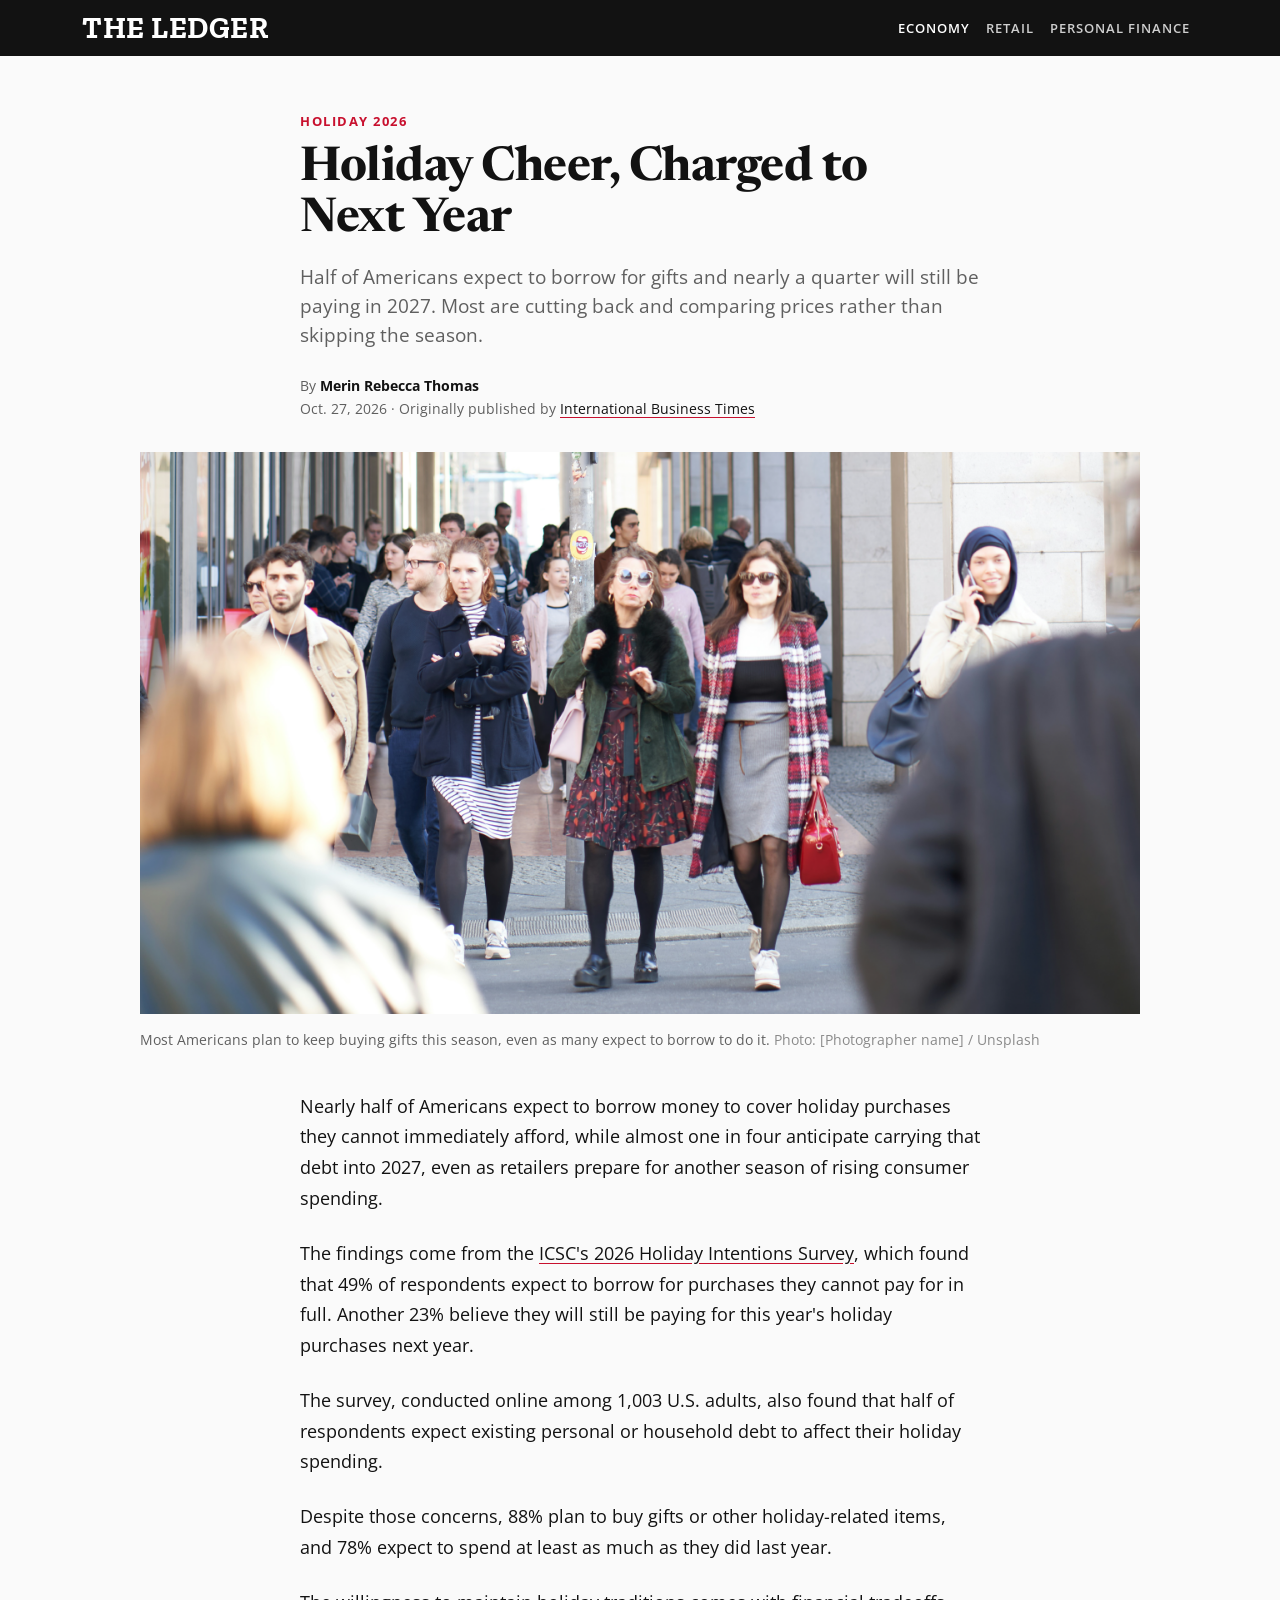
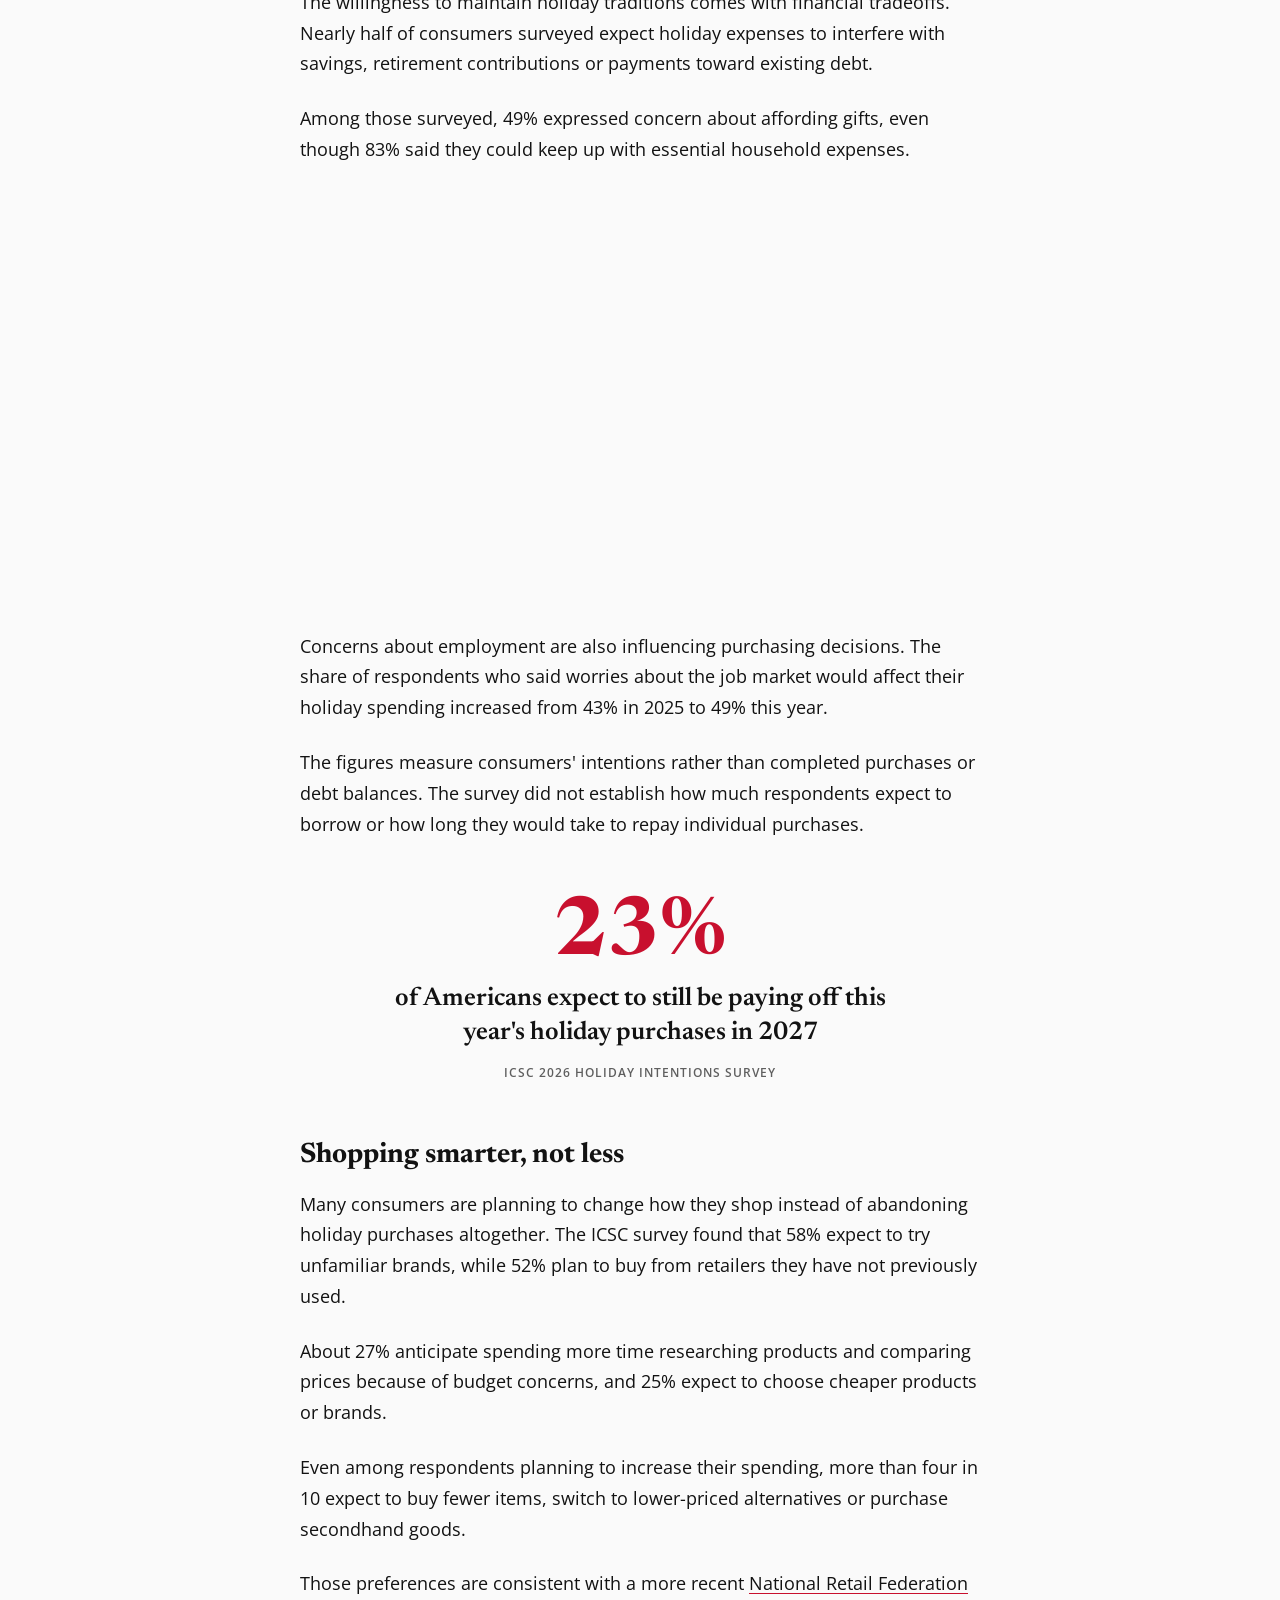
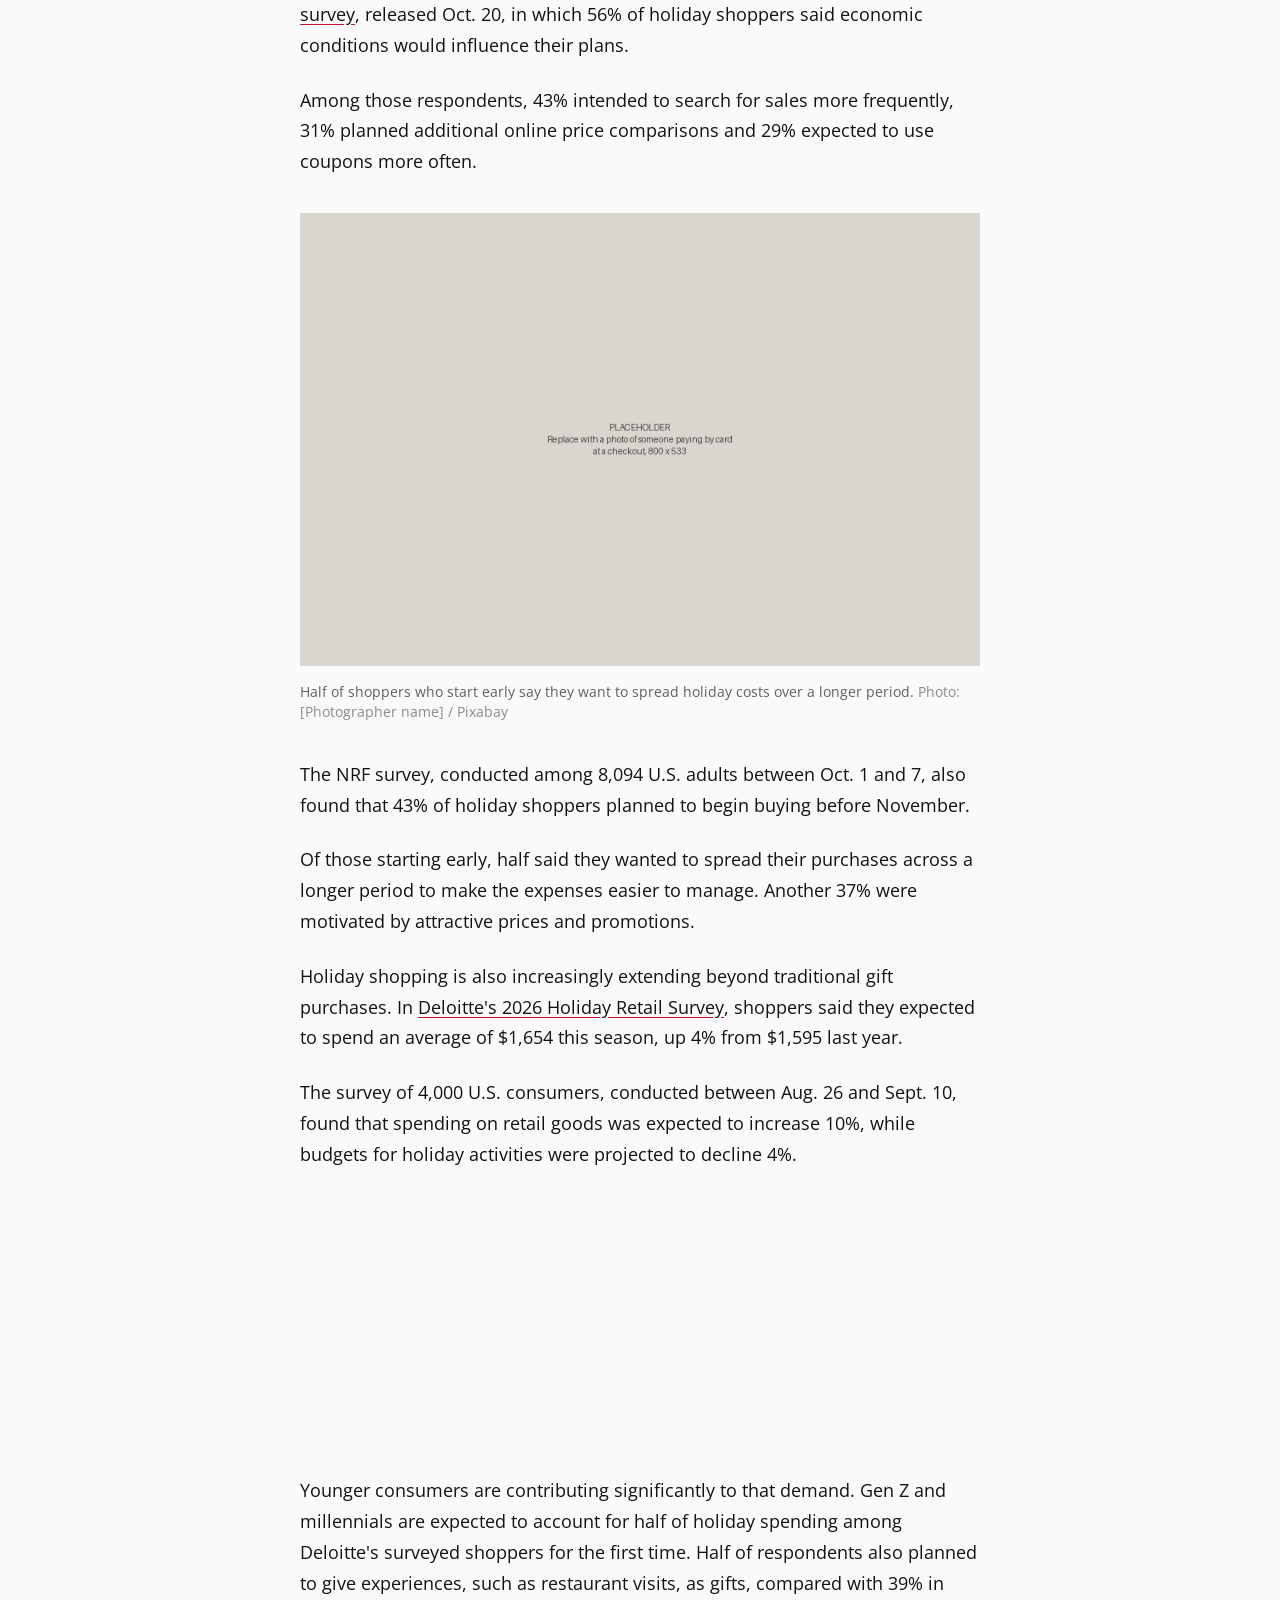
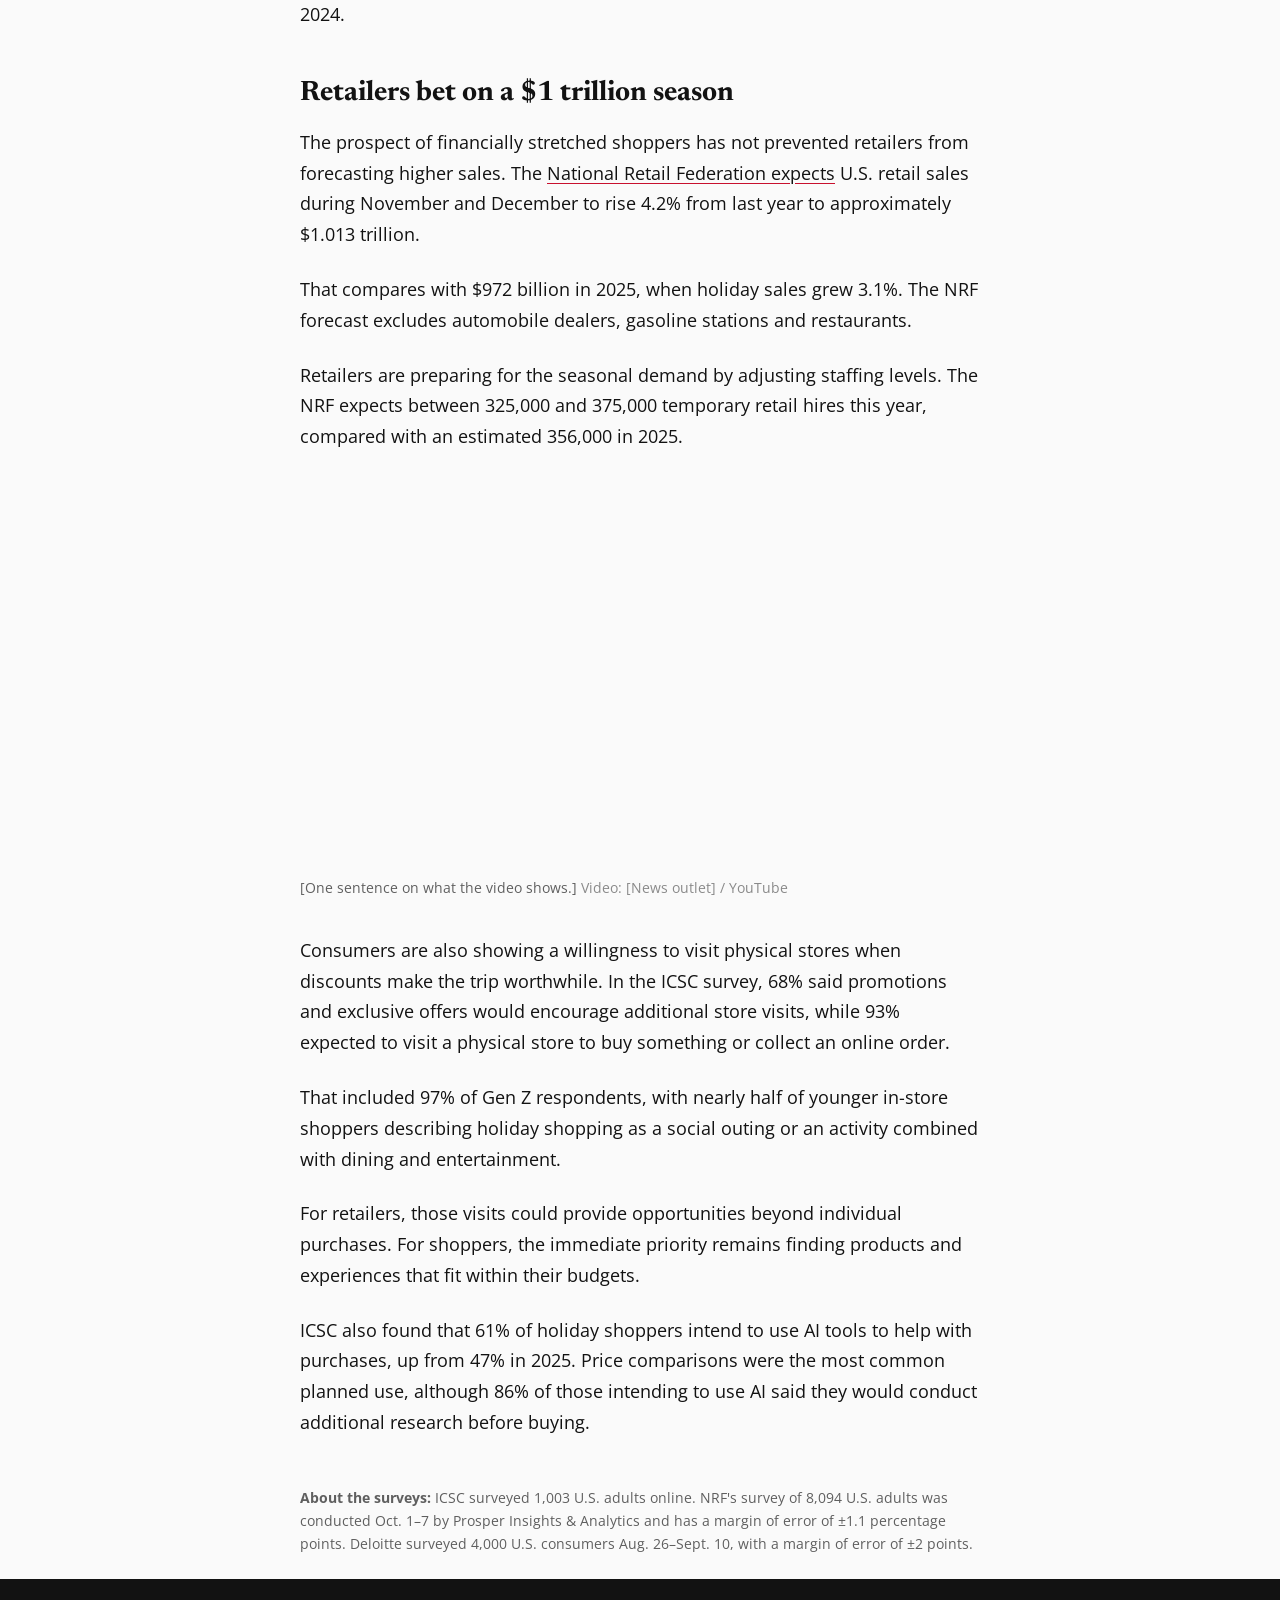
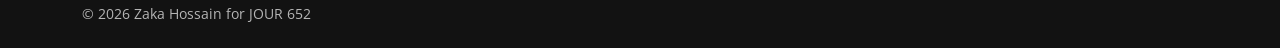
==== JOUR652_hossain_midsem/index.html @ 384ed823 "Midsem" ====
<!doctype html>
<html lang="en">

<!-- ===================== HEAD: meta data, SEO, styles ===================== -->
<head>
  <meta charset="utf-8">
  <meta name="viewport" content="width=device-width, initial-scale=1">

  <!-- Page title -->
  <title>Holiday Cheer, Charged to Next Year | The Ledger</title>

  <!-- SEO meta tags -->
  <meta name="description" content="Nearly half of Americans expect to borrow for holiday shopping and 23% expect to still be paying in 2027, according to ICSC, NRF and Deloitte surveys.">
  <meta name="keywords" content="holiday shopping 2026, holiday debt, consumer borrowing, ICSC survey, NRF holiday forecast, Deloitte holiday survey, buy now pay later">
  <meta name="author" content="Merin Rebecca Thomas">

  <!-- Social sharing (Open Graph) tags -->
  <meta property="og:title" content="Holiday Cheer, Charged to Next Year">
  <meta property="og:description" content="Half of Americans expect to borrow for gifts this season. Nearly a quarter will still be paying in 2027.">
  <meta property="og:type" content="article">
  <meta property="og:image" content="images/hero-holiday-shoppers.jpg">

  <!-- Bootstrap CSS framework -->
  <link rel="stylesheet" href="https://cdn.jsdelivr.net/npm/bootstrap@5.3.3/dist/css/bootstrap.min.css">

  <!-- Custom Google Fonts: Zilla Slab (logo), Newsreader (headlines), Open Sans (body) -->
  <link rel="preconnect" href="https://fonts.googleapis.com">
  <link rel="preconnect" href="https://fonts.gstatic.com" crossorigin>
  <link href="https://fonts.googleapis.com/css2?family=Newsreader:opsz,wght@6..72,600;6..72,700&family=Open+Sans:wght@400;600;700&family=Zilla+Slab:wght@700&display=swap" rel="stylesheet">

  <!-- Custom styles (external CSS file) -->
  <link rel="stylesheet" href="css/style.css">
</head>

<body>

  <!-- ===================== NAVBAR / MASTHEAD ===================== -->
  <nav class="navbar navbar-expand-md masthead">
    <div class="container">
      <a class="navbar-brand" href="#">The Ledger</a>
      <button class="navbar-toggler" type="button" data-bs-toggle="collapse" data-bs-target="#mainNav" aria-controls="mainNav" aria-expanded="false" aria-label="Toggle navigation">
        <span class="navbar-toggler-icon"></span>
      </button>
      <div class="collapse navbar-collapse" id="mainNav">
        <ul class="navbar-nav ms-auto">
          <li class="nav-item"><a class="nav-link active" aria-current="page" href="#">Economy</a></li>
          <li class="nav-item"><a class="nav-link" href="#">Retail</a></li>
          <li class="nav-item"><a class="nav-link" href="#">Personal Finance</a></li>
        </ul>
      </div>
    </div>
  </nav>
  <!-- END NAVBAR / MASTHEAD -->

  <main>

    <!-- ===================== HEADLINE, SUBHEAD, BYLINE ===================== -->
    <header class="container story-header">
      <div class="story-col">
        <p class="kicker">Holiday 2026</p>
        <h1 class="headline">Holiday Cheer, Charged to Next Year</h1>
        <p class="subhead">Half of Americans expect to borrow for gifts and nearly a quarter will still be paying in 2027. Most are cutting back and comparing prices rather than skipping the season.</p>
        <p id="byline">By <strong>Merin Rebecca Thomas</strong><br>Oct. 27, 2026 &middot; Originally published by <a href="https://www.ibtimes.com/nearly-half-americans-expect-borrow-holiday-shopping-some-will-still-paying-2027-3809057">International Business Times</a></p>
      </div>
    </header>
    <!-- END HEADLINE, SUBHEAD, BYLINE -->

    <!-- ===================== HERO PHOTO (multimedia 1) ===================== -->
    <div class="container">
      <figure class="figure hero">
        <img src="images/hero-holiday-shoppers.jpg" class="figure-img img-fluid" alt="Holiday shoppers carrying bags past seasonal decorations">
        <figcaption class="figure-caption">Most Americans plan to keep buying gifts this season, even as many expect to borrow to do it. <span class="credit">Photo: [Photographer name] / Unsplash</span></figcaption>
      </figure>
    </div>
    <!-- END HERO PHOTO -->

    <!-- ===================== STORY ===================== -->
    <article class="container story">
      <div class="story-col">

        <p>Nearly half of Americans expect to borrow money to cover holiday purchases they cannot immediately afford, while almost one in four anticipate carrying that debt into 2027, even as retailers prepare for another season of rising consumer spending.</p>

        <p>The findings come from the <a href="https://www.icsc.com/news-and-views/icsc-exchange/icscs-2026-holiday-intentions-survey-finds-consumers-prioritize-holiday-traditions-over-financial-pressures">ICSC's 2026 Holiday Intentions Survey</a>, which found that 49% of respondents expect to borrow for purchases they cannot pay for in full. Another 23% believe they will still be paying for this year's holiday purchases next year.</p>

        <p>The survey, conducted online among 1,003 U.S. adults, also found that half of respondents expect existing personal or household debt to affect their holiday spending.</p>

        <p>Despite those concerns, 88% plan to buy gifts or other holiday-related items, and 78% expect to spend at least as much as they did last year.</p>

        <p>The willingness to maintain holiday traditions comes with financial tradeoffs. Nearly half of consumers surveyed expect holiday expenses to interfere with savings, retirement contributions or payments toward existing debt.</p>

        <p>Among those surveyed, 49% expressed concern about affording gifts, even though 83% said they could keep up with essential household expenses.</p>

        <!-- DATAWRAPPER CHART 1 (multimedia 2): paste the responsive embed code in place of the placeholder div -->
        <figure class="chart-embed">
          <div class="chart-placeholder"><iframe title="Shoppers plan to spend, even if it means borrowing" aria-label="Bar Chart" id="datawrapper-chart-LSOaR" src="https://datawrapper.dwcdn.net/LSOaR/1/" scrolling="no" frameborder="0" style="width: 0; min-width: 100% !important; border: none;" height="380" data-external="1"></iframe><script type="text/javascript">(function(){function e(){window.addEventListener(`message`,function(e){if(e.data[`datawrapper-height`]!==void 0){var t=document.querySelectorAll(`iframe`);for(var n in e.data[`datawrapper-height`])for(var r=0,i;i=t[r];r++)if(i.contentWindow===e.source){var a=e.data[`datawrapper-height`][n]+`px`;i.style.height=a}}})}e()})();</script></div>
        </figure>
        <!-- END DATAWRAPPER CHART 1 -->

        <p>Concerns about employment are also influencing purchasing decisions. The share of respondents who said worries about the job market would affect their holiday spending increased from 43% in 2025 to 49% this year.</p>

        <p>The figures measure consumers' intentions rather than completed purchases or debt balances. The survey did not establish how much respondents expect to borrow or how long they would take to repay individual purchases.</p>

        <!-- STAT CALLOUT -->
        <aside class="stat-callout">
          <p class="stat-callout-number">23%</p>
          <p class="stat-callout-text">of Americans expect to still be paying off this year's holiday purchases in 2027</p>
          <p class="stat-callout-source">ICSC 2026 Holiday Intentions Survey</p>
        </aside>
        <!-- END STAT CALLOUT -->

        <!-- ---------- Subhead 1 ---------- -->
        <h2>Shopping smarter, not less</h2>

        <p>Many consumers are planning to change how they shop instead of abandoning holiday purchases altogether. The ICSC survey found that 58% expect to try unfamiliar brands, while 52% plan to buy from retailers they have not previously used.</p>

        <p>About 27% anticipate spending more time researching products and comparing prices because of budget concerns, and 25% expect to choose cheaper products or brands.</p>

        <p>Even among respondents planning to increase their spending, more than four in 10 expect to buy fewer items, switch to lower-priced alternatives or purchase secondhand goods.</p>

        <p>Those preferences are consistent with a more recent <a href="https://nrf.com/media-center/press-releases/affordability-shapes-winter-holiday-shopping-according-to-nrf-holiday-survey">National Retail Federation survey</a>, released Oct. 20, in which 56% of holiday shoppers said economic conditions would influence their plans.</p>

        <p>Among those respondents, 43% intended to search for sales more frequently, 31% planned additional online price comparisons and 29% expected to use coupons more often.</p>

        <!-- INLINE PHOTO (multimedia 3) -->
        <figure class="figure">
          <img src="images/card-checkout.jpg" class="figure-img img-fluid" alt="A shopper paying with a card at a store checkout">
          <figcaption class="figure-caption">Half of shoppers who start early say they want to spread holiday costs over a longer period. <span class="credit">Photo: [Photographer name] / Pixabay</span></figcaption>
        </figure>
        <!-- END INLINE PHOTO -->

        <p>The NRF survey, conducted among 8,094 U.S. adults between Oct. 1 and 7, also found that 43% of holiday shoppers planned to begin buying before November.</p>

        <p>Of those starting early, half said they wanted to spread their purchases across a longer period to make the expenses easier to manage. Another 37% were motivated by attractive prices and promotions.</p>

        <p>Holiday shopping is also increasingly extending beyond traditional gift purchases. In <a href="https://www.deloitte.com/us/en/about/press-room/deloitte-holiday-spending-set-to-increase.html">Deloitte's 2026 Holiday Retail Survey</a>, shoppers said they expected to spend an average of $1,654 this season, up 4% from $1,595 last year.</p>

        <p>The survey of 4,000 U.S. consumers, conducted between Aug. 26 and Sept. 10, found that spending on retail goods was expected to increase 10%, while budgets for holiday activities were projected to decline 4%.</p>

        <!-- DATAWRAPPER CHART 2 (multimedia 4): paste the responsive embed code in place of the placeholder div -->
        <figure class="chart-embed">
          <div class="chart-placeholder"><iframe title="Holiday budgets shift from outings to gifts and goods" aria-label="Bar Chart" id="datawrapper-chart-GUhIe" src="https://datawrapper.dwcdn.net/GUhIe/1/" scrolling="no" frameborder="0" style="width: 0; min-width: 100% !important; border: none;" height="220" data-external="1"></iframe><script type="text/javascript">(function(){function e(){window.addEventListener(`message`,function(e){if(e.data[`datawrapper-height`]!==void 0){var t=document.querySelectorAll(`iframe`);for(var n in e.data[`datawrapper-height`])for(var r=0,i;i=t[r];r++)if(i.contentWindow===e.source){var a=e.data[`datawrapper-height`][n]+`px`;i.style.height=a}}})}e()})();</script></div>
        </figure>
        <!-- END DATAWRAPPER CHART 2 -->

        <p>Younger consumers are contributing significantly to that demand. Gen Z and millennials are expected to account for half of holiday spending among Deloitte's surveyed shoppers for the first time. Half of respondents also planned to give experiences, such as restaurant visits, as gifts, compared with 39% in 2024.</p>

        <!-- ---------- Subhead 2 ---------- -->
        <h2>Retailers bet on a $1 trillion season</h2>

        <p>The prospect of financially stretched shoppers has not prevented retailers from forecasting higher sales. The <a href="https://nrf.com/media-center/press-releases/nrf-forecasts-2026-holiday-sales-growth-as-consumers-remain-resilient">National Retail Federation expects</a> U.S. retail sales during November and December to rise 4.2% from last year to approximately $1.013 trillion.</p>

        <p>That compares with $972 billion in 2025, when holiday sales grew 3.1%. The NRF forecast excludes automobile dealers, gasoline stations and restaurants.</p>

        <p>Retailers are preparing for the seasonal demand by adjusting staffing levels. The NRF expects between 325,000 and 375,000 temporary retail hires this year, compared with an estimated 356,000 in 2025.</p>

        <!-- VIDEO (multimedia 5) -->
        <figure class="figure video">
          <div class="ratio ratio-16x9">
            <!-- Replace VIDEO_ID with the ID of a YouTube news clip about holiday spending or holiday debt in 2026 -->
            <iframe src="https://www.youtube.com/embed/VIDEO_ID" title="News report on 2026 holiday shopping and consumer debt" allowfullscreen></iframe>
          </div>
          <figcaption class="figure-caption">[One sentence on what the video shows.] <span class="credit">Video: [News outlet] / YouTube</span></figcaption>
        </figure>
        <!-- END VIDEO -->

        <p>Consumers are also showing a willingness to visit physical stores when discounts make the trip worthwhile. In the ICSC survey, 68% said promotions and exclusive offers would encourage additional store visits, while 93% expected to visit a physical store to buy something or collect an online order.</p>

        <p>That included 97% of Gen Z respondents, with nearly half of younger in-store shoppers describing holiday shopping as a social outing or an activity combined with dining and entertainment.</p>

        <p>For retailers, those visits could provide opportunities beyond individual purchases. For shoppers, the immediate priority remains finding products and experiences that fit within their budgets.</p>

        <p>ICSC also found that 61% of holiday shoppers intend to use AI tools to help with purchases, up from 47% in 2025. Price comparisons were the most common planned use, although 86% of those intending to use AI said they would conduct additional research before buying.</p>

        <!-- ABOUT THE SURVEYS (methodology note) -->
        <p class="methodology"><strong>About the surveys:</strong> ICSC surveyed 1,003 U.S. adults online. NRF's survey of 8,094 U.S. adults was conducted Oct. 1&ndash;7 by Prosper Insights &amp; Analytics and has a margin of error of &plusmn;1.1 percentage points. Deloitte surveyed 4,000 U.S. consumers Aug. 26&ndash;Sept. 10, with a margin of error of &plusmn;2 points.</p>
        <!-- END ABOUT THE SURVEYS -->

      </div>
    </article>
    <!-- END STORY -->

  </main>

  <!-- ===================== FOOTER ===================== -->
  <footer class="site-footer">
    <div class="container small">
      &copy; 2026 Zaka Hossain for JOUR 652
    </div>
  </footer>
  <!-- END FOOTER -->

  <!-- Bootstrap JavaScript (needed for the mobile menu) -->
  <script src="https://cdn.jsdelivr.net/npm/bootstrap@5.3.3/dist/js/bootstrap.bundle.min.js"></script>

</body>
</html>
---- JOUR652_hossain_midsem/css/style.css ----
:root {
  --ink: #121212;
  --paper: #fafafa;
  --accent: #c8102e;
  --gray: #5f5f5f;
  --light-gray: #dcdcdc;
}

/* ---------- Base ---------- */
body {
  background-color: var(--paper);
  color: var(--ink);
  font-family: "Open Sans", Arial, sans-serif;
}

a {
  color: var(--ink);
  text-decoration-color: var(--accent);
  text-underline-offset: 3px;
}

a:hover {
  color: var(--accent);
}

h1, h2, .stat-callout-number {
  font-family: "Newsreader", Georgia, serif;
  font-weight: 700;
}


.story-col {
  max-width: 680px;
  margin-left: auto;
  margin-right: auto;
}

/* ---------- Masthead ---------- */
.masthead {
  background-color: var(--ink);
}

/* Logo */
.masthead .navbar-brand {
  font-family: "Zilla Slab", Rockwell, serif;
  font-weight: 700;
  text-transform: uppercase;
  color: #ffffff;
  font-size: 1.9rem;
  letter-spacing: 0.5px;
  line-height: 1;
}

.masthead .nav-link {
  color: #cfcfcf;
  font-size: 0.8rem;
  font-weight: 600;
  text-transform: uppercase;
  letter-spacing: 1px;
}

.masthead .nav-link.active,
.masthead .nav-link:hover {
  color: #ffffff;
}

.masthead .navbar-toggler {
  border-color: #777777;
}

.masthead .navbar-toggler-icon {
  filter: invert(1);
}

/* ---------- Headline block ---------- */
.story-header {
  padding-top: 3.5rem;
  padding-bottom: 2rem;
}

.kicker {
  color: var(--accent);
  font-size: 0.8rem;
  font-weight: 700;
  text-transform: uppercase;
  letter-spacing: 1.5px;
  margin-bottom: 0.75rem;
}

.headline {
  font-size: 3rem;
  line-height: 1.08;
  letter-spacing: -0.5px;
  margin-bottom: 1rem;
}

.subhead {
  font-size: 1.2rem;
  line-height: 1.5;
  color: var(--gray);
  margin-bottom: 1.5rem;
}

#byline {
  font-size: 0.9rem;
  line-height: 1.6;
  color: var(--gray);
  margin-bottom: 0;
}

#byline strong {
  color: var(--ink);
}

/* ---------- Figures ---------- */
.figure {
  display: block;
  margin: 2.25rem 0;
}

.hero {
  max-width: 1000px;
  margin: 0 auto 2.5rem;
}

.figure-caption {
  font-size: 0.85rem;
  line-height: 1.5;
  color: var(--gray);
  margin-top: 0.5rem;
}

.credit {
  color: #8a8a8a;
}

/* ---------- Story text ---------- */
.story p {
  font-size: 1.1rem;
  line-height: 1.75;
  margin-bottom: 1.5rem;
}

.story h2 {
  font-size: 1.75rem;
  line-height: 1.2;
  margin-top: 3rem;
  margin-bottom: 1rem;
}

/* ---------- Datawrapper chart slots ---------- */
.chart-embed {
  margin: 2.5rem 0;
}

.chart-embed iframe {
  width: 100%;
  min-width: 100%;
  border: none;
}

/* Remove this rule after both charts are embedded 
.chart-placeholder {
  background-color: #efefef;
  color: var(--gray);
  padding: 3rem 1rem;
  text-align: center;
}*/

/* ---------- Stat callout ---------- */
.stat-callout {
  text-align: center;
  max-width: 520px;
  margin: 3.5rem auto;
}

.story .stat-callout-number {
  font-size: 5rem;
  line-height: 1;
  color: var(--accent);
  margin-bottom: 0.5rem;
}

.story .stat-callout-text {
  font-family: "Newsreader", Georgia, serif;
  font-size: 1.6rem;
  font-weight: 600;
  line-height: 1.3;
  margin-bottom: 0.75rem;
}

.story .stat-callout-source {
  font-size: 0.75rem;
  font-weight: 600;
  text-transform: uppercase;
  letter-spacing: 1px;
  color: var(--gray);
  margin-bottom: 0;
}

/* ---------- Methodology note ---------- */
.story .methodology {
  font-size: 0.9rem;
  line-height: 1.6;
  color: var(--gray);
  margin-top: 3rem;
}

/* ---------- Footer ---------- */
.site-footer {
  background-color: var(--ink);
  color: #b5b5b5;
  padding: 1.5rem 0;
}

/* ---------- Mobile adjustments ---------- */
@media (max-width: 575.98px) {
  .headline {
    font-size: 2.2rem;
  }

  .story p {
    font-size: 1.05rem;
  }

  .story .stat-callout-number {
    font-size: 4rem;
  }

  .story .stat-callout-text {
    font-size: 1.3rem;
  }
}
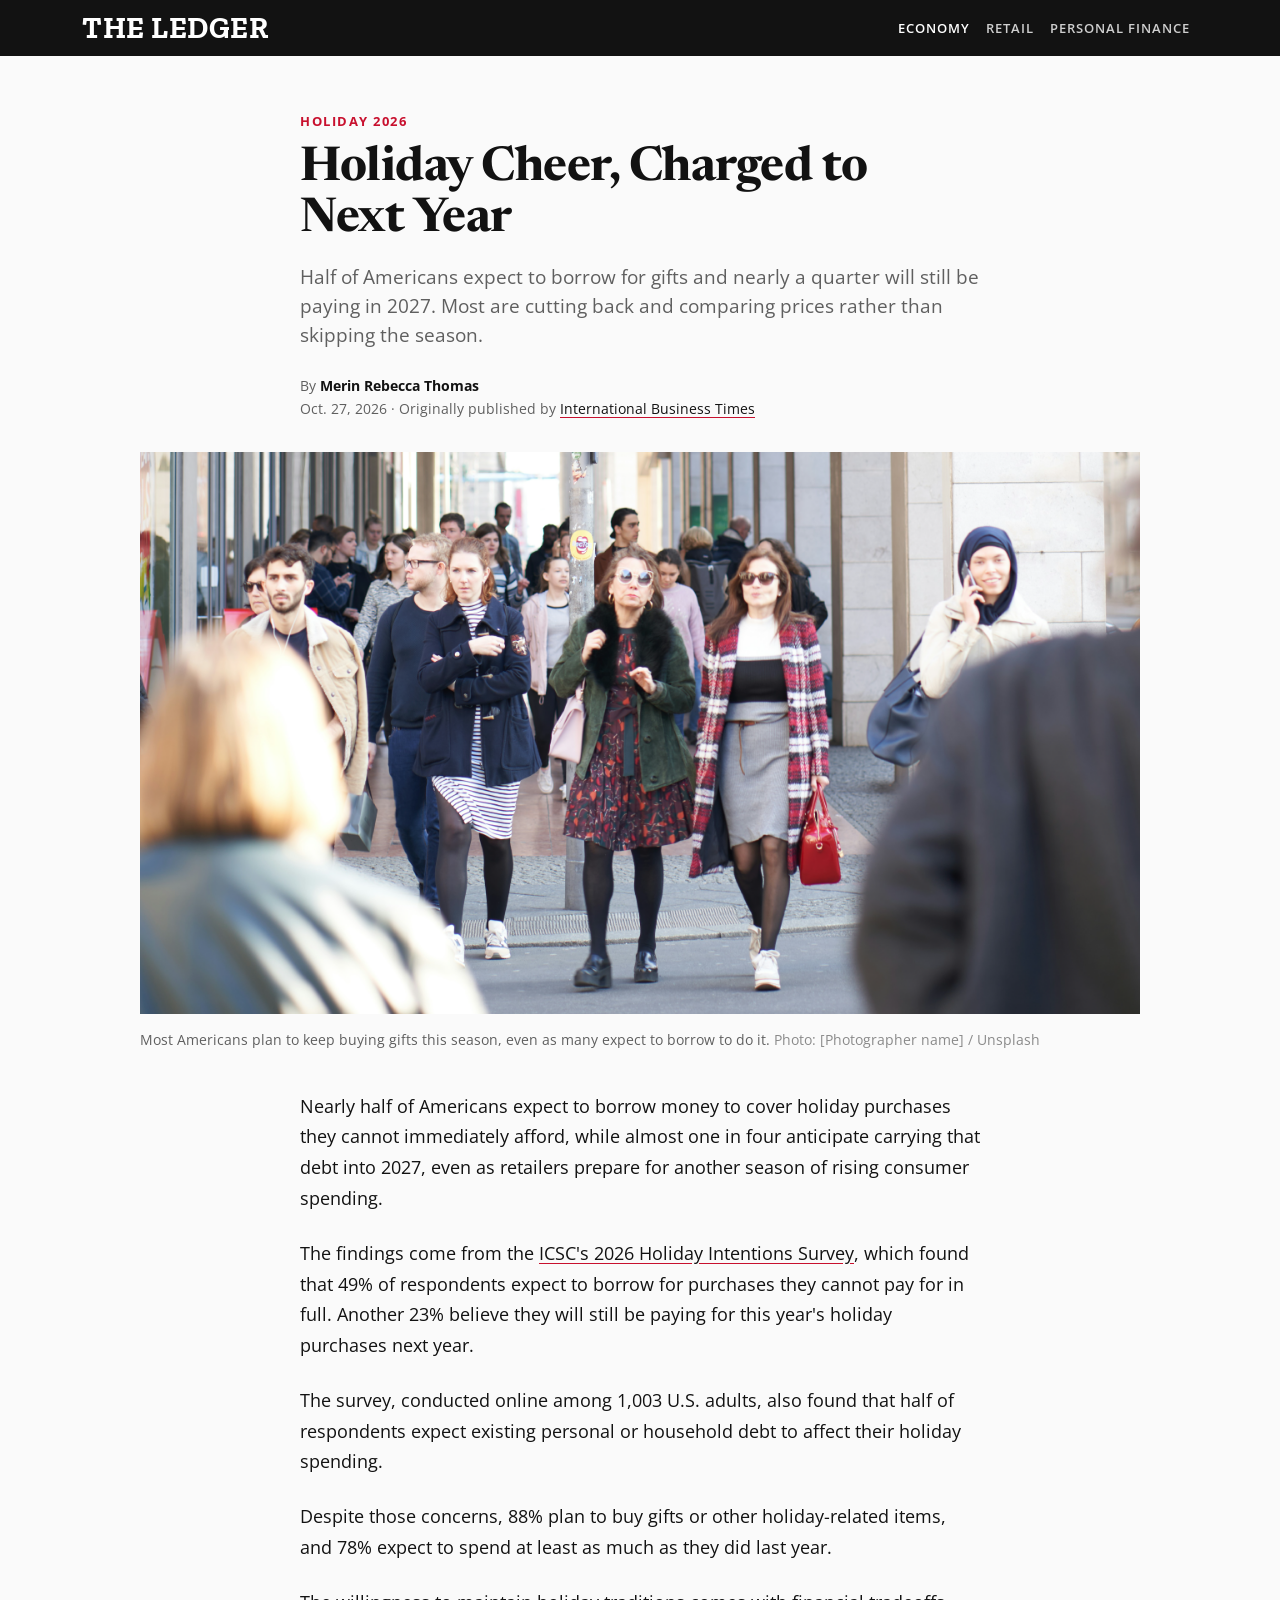
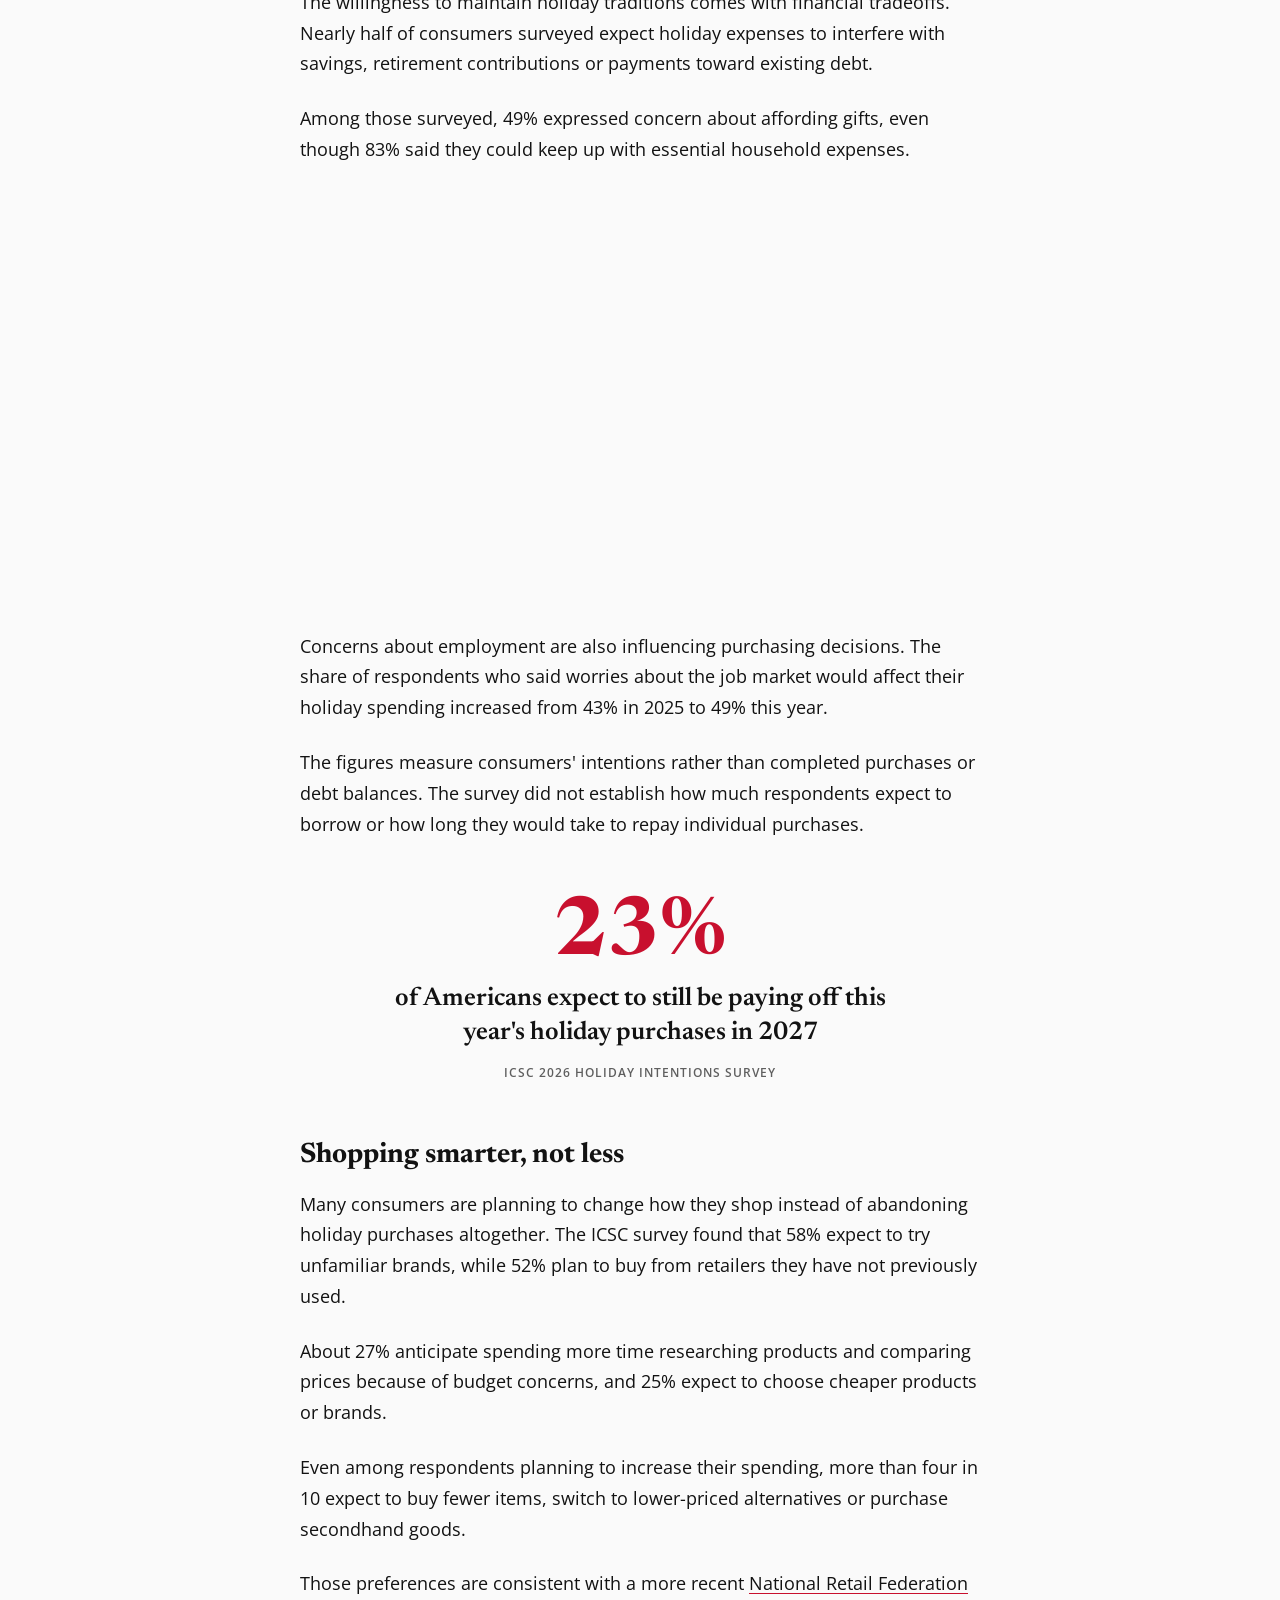
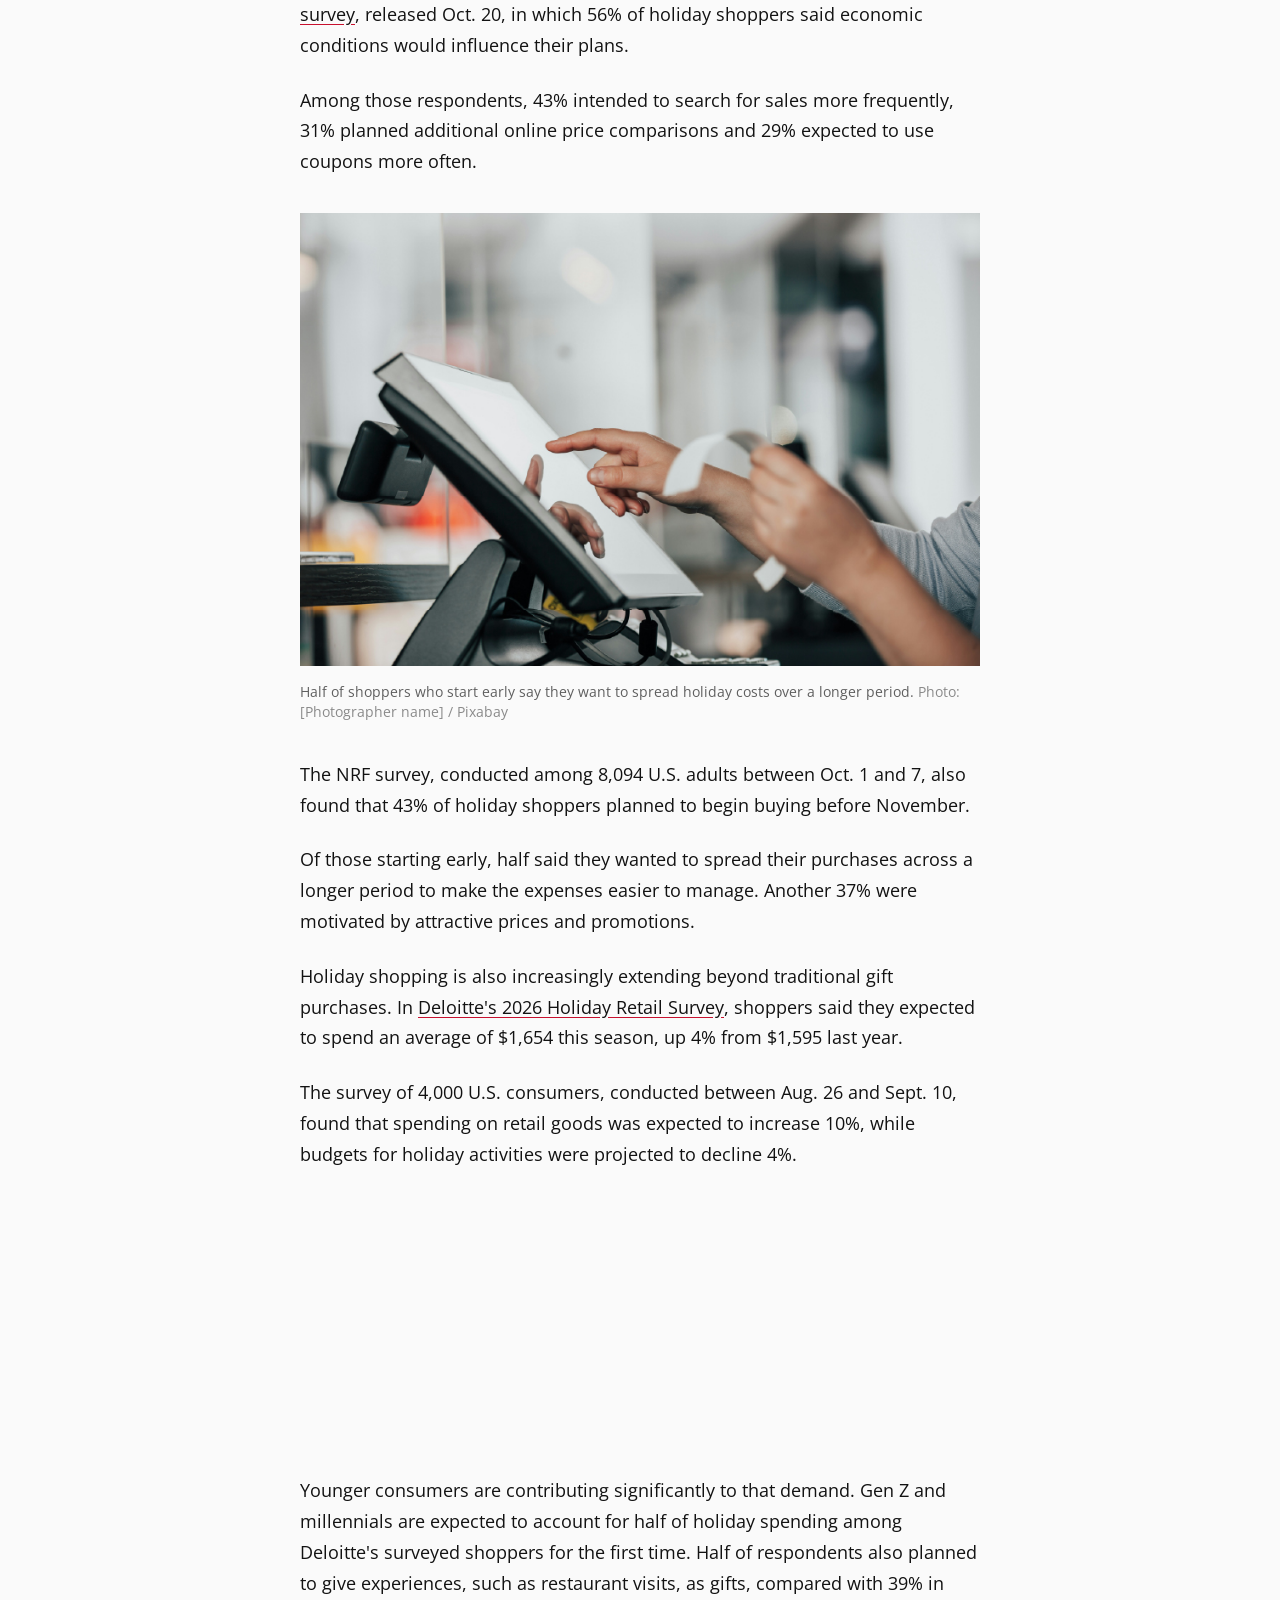
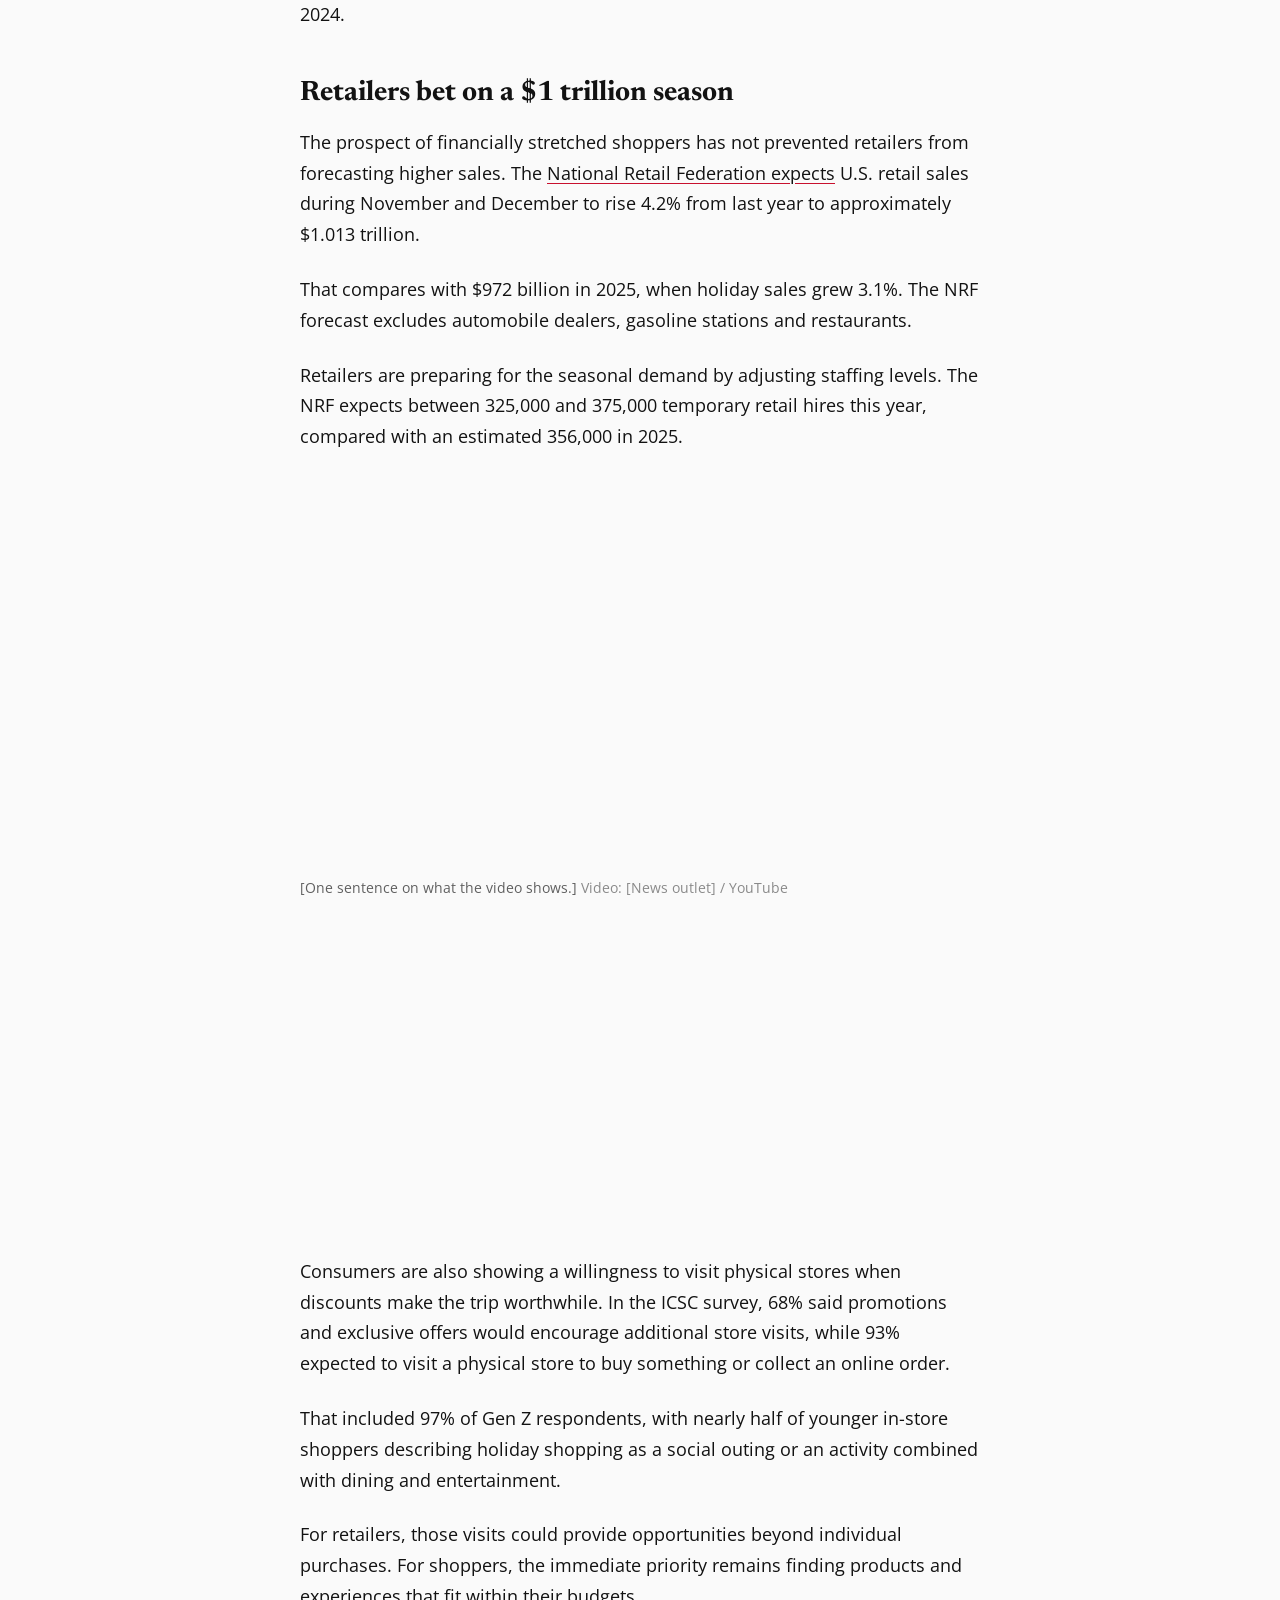
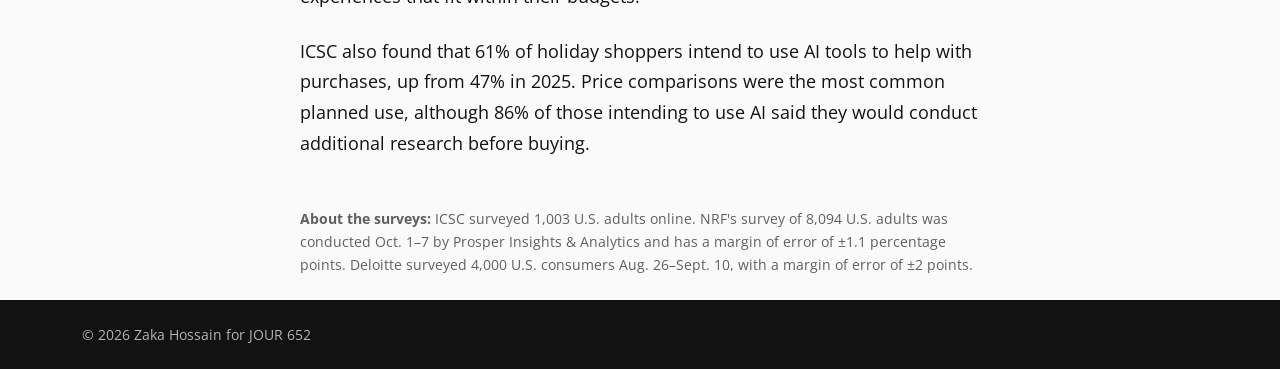
==== commit 80675268: "video fix test" ====
--- a/JOUR652_hossain_midsem/index.html
+++ b/JOUR652_hossain_midsem/index.html
@@ -162,6 +162,7 @@
           <figcaption class="figure-caption">[One sentence on what the video shows.] <span class="credit">Video: [News outlet] / YouTube</span></figcaption>
         </figure>
         <!-- END VIDEO -->
+         <iframe width="560" height="315" src="https://www.youtube.com/embed/9ZQxnKvzL4k?si=hNtWuzi_mk_J_PzM&amp;start=60" title="YouTube video player" frameborder="0" allow="accelerometer; autoplay; clipboard-write; encrypted-media; gyroscope; picture-in-picture; web-share" referrerpolicy="strict-origin-when-cross-origin" allowfullscreen></iframe>
 
         <p>Consumers are also showing a willingness to visit physical stores when discounts make the trip worthwhile. In the ICSC survey, 68% said promotions and exclusive offers would encourage additional store visits, while 93% expected to visit a physical store to buy something or collect an online order.</p>
 
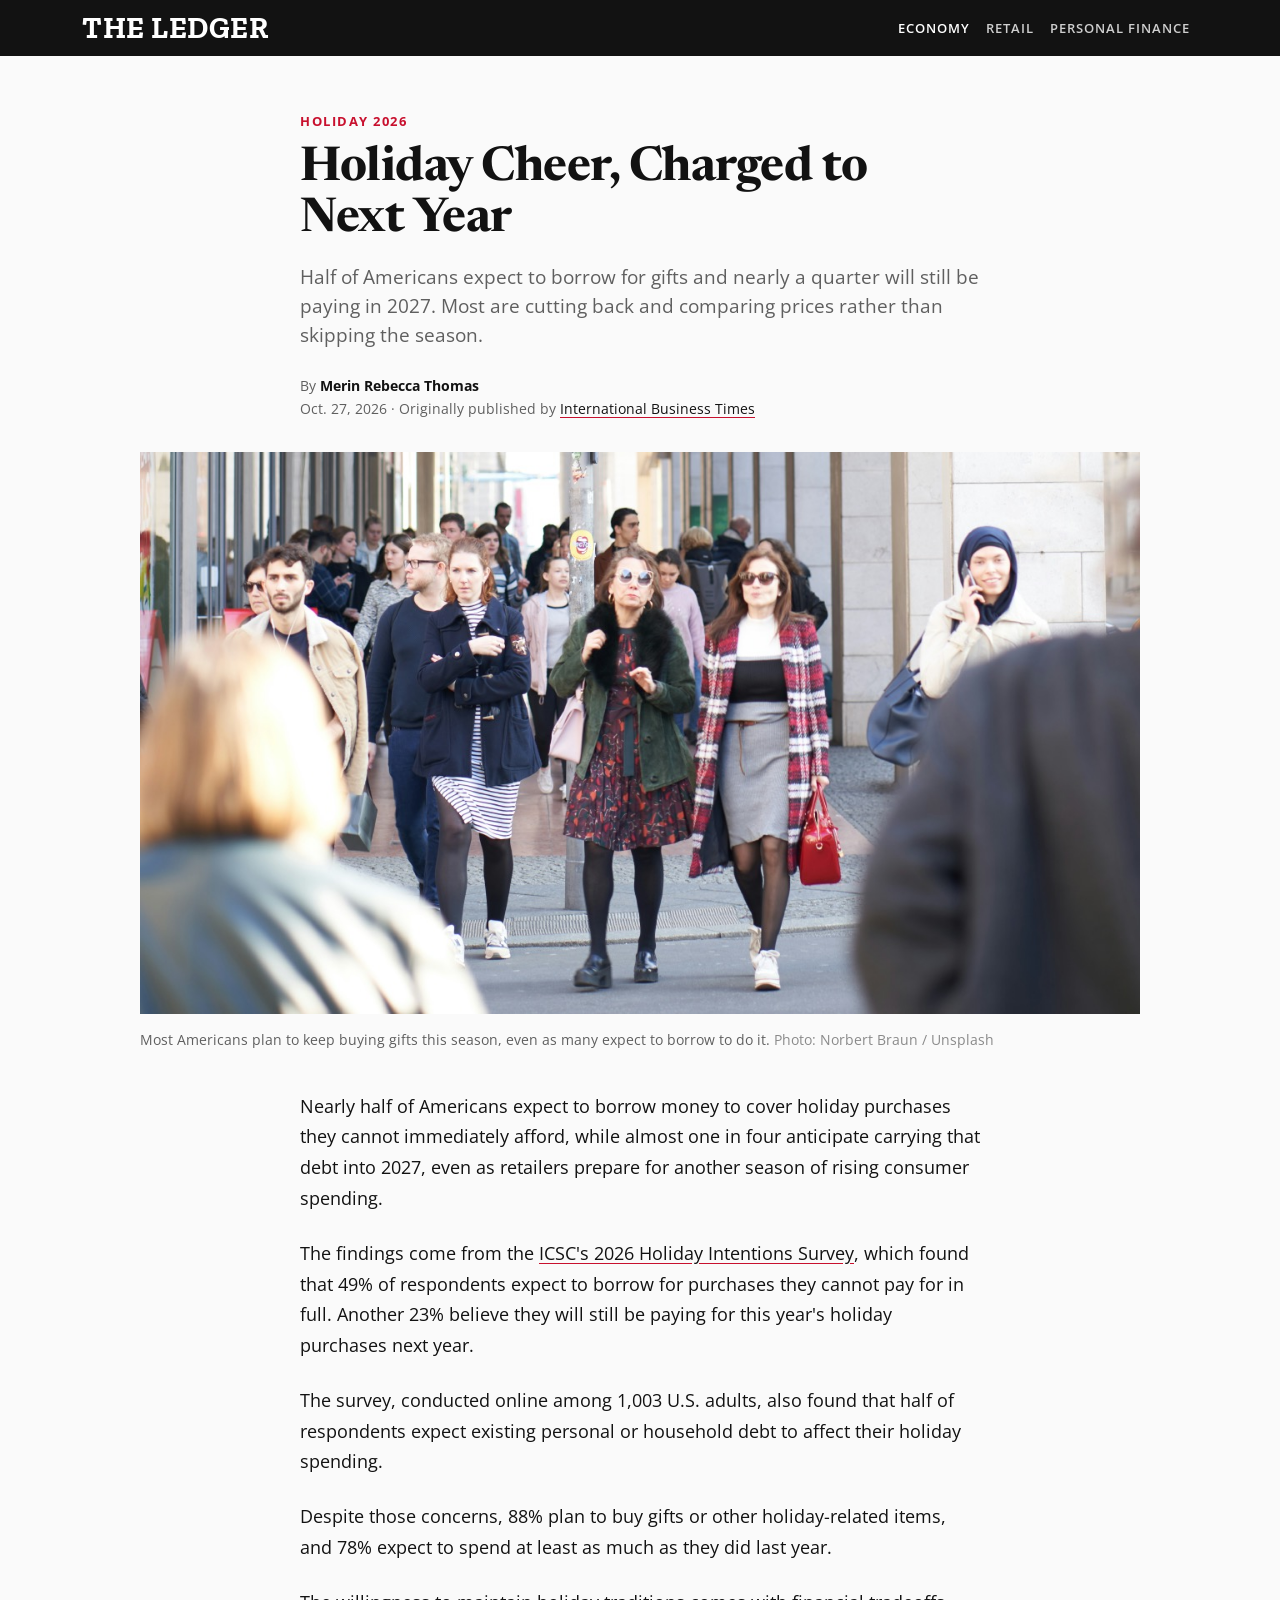
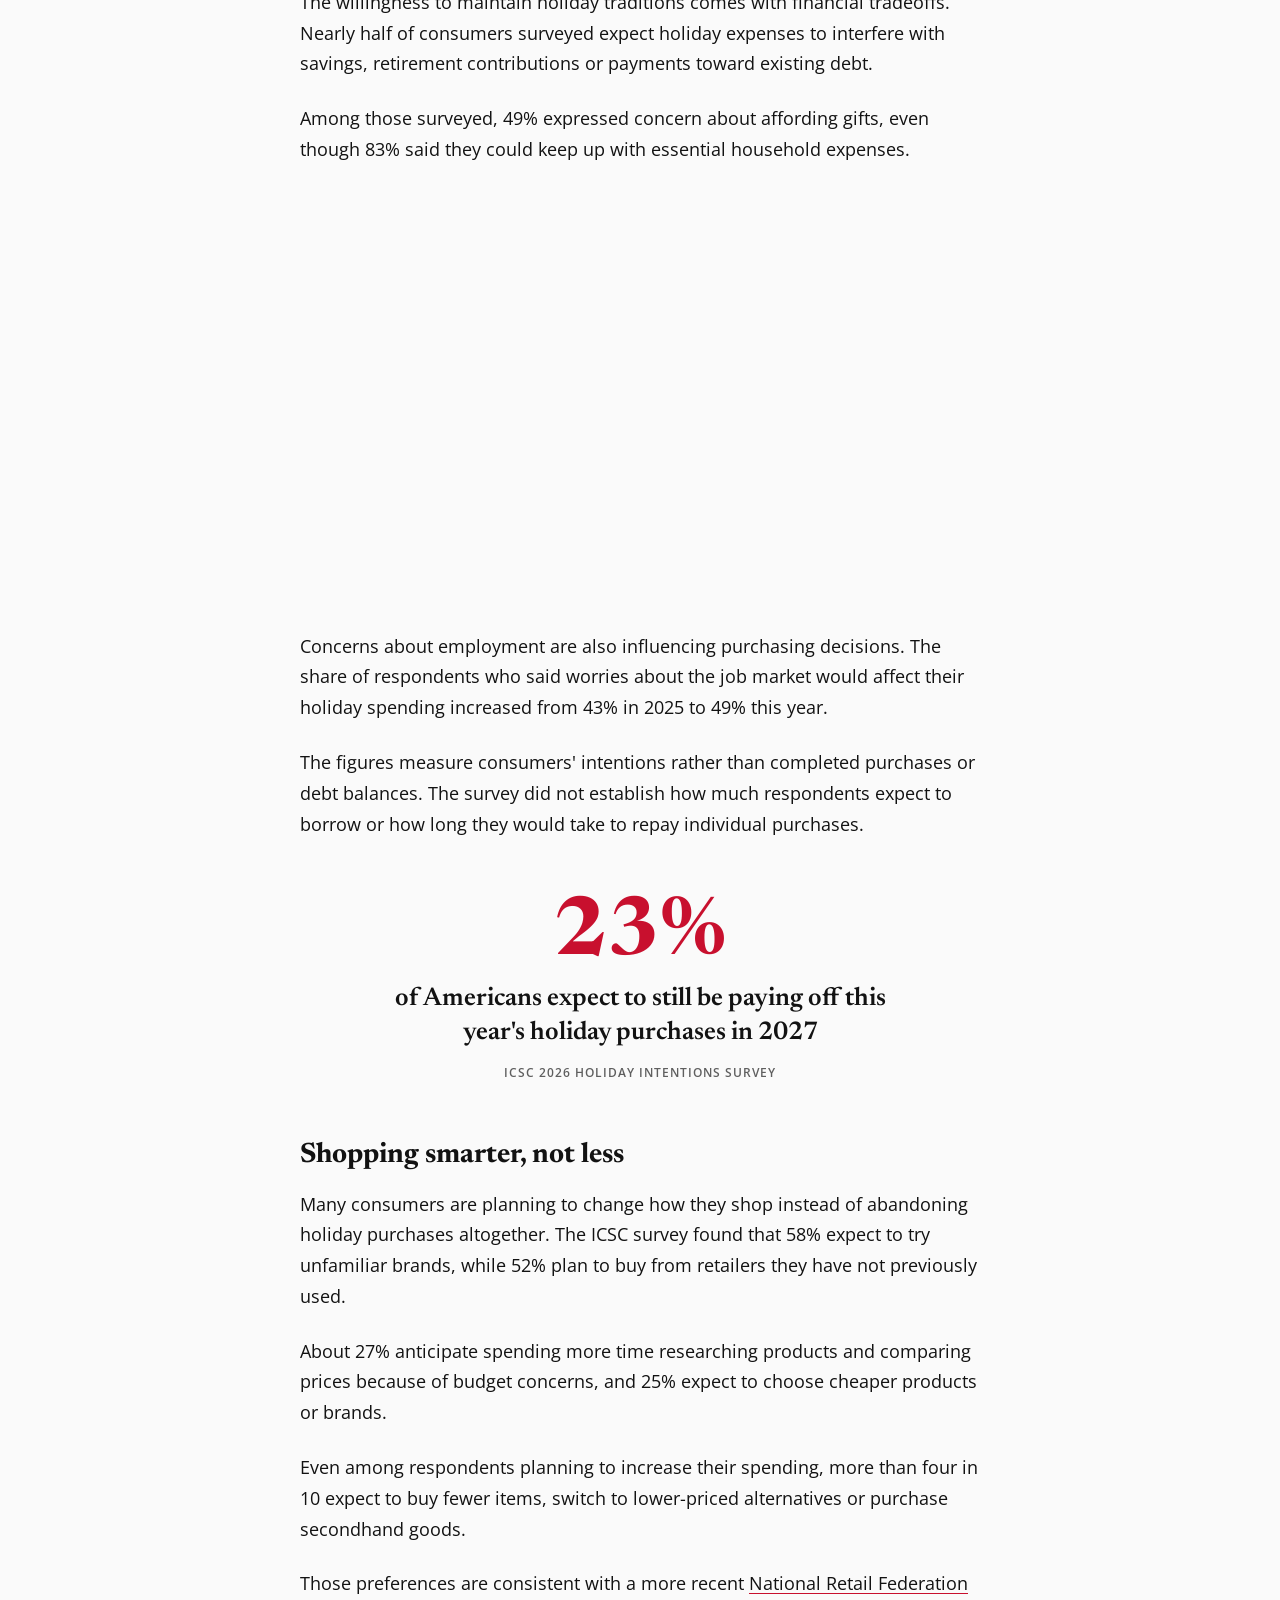
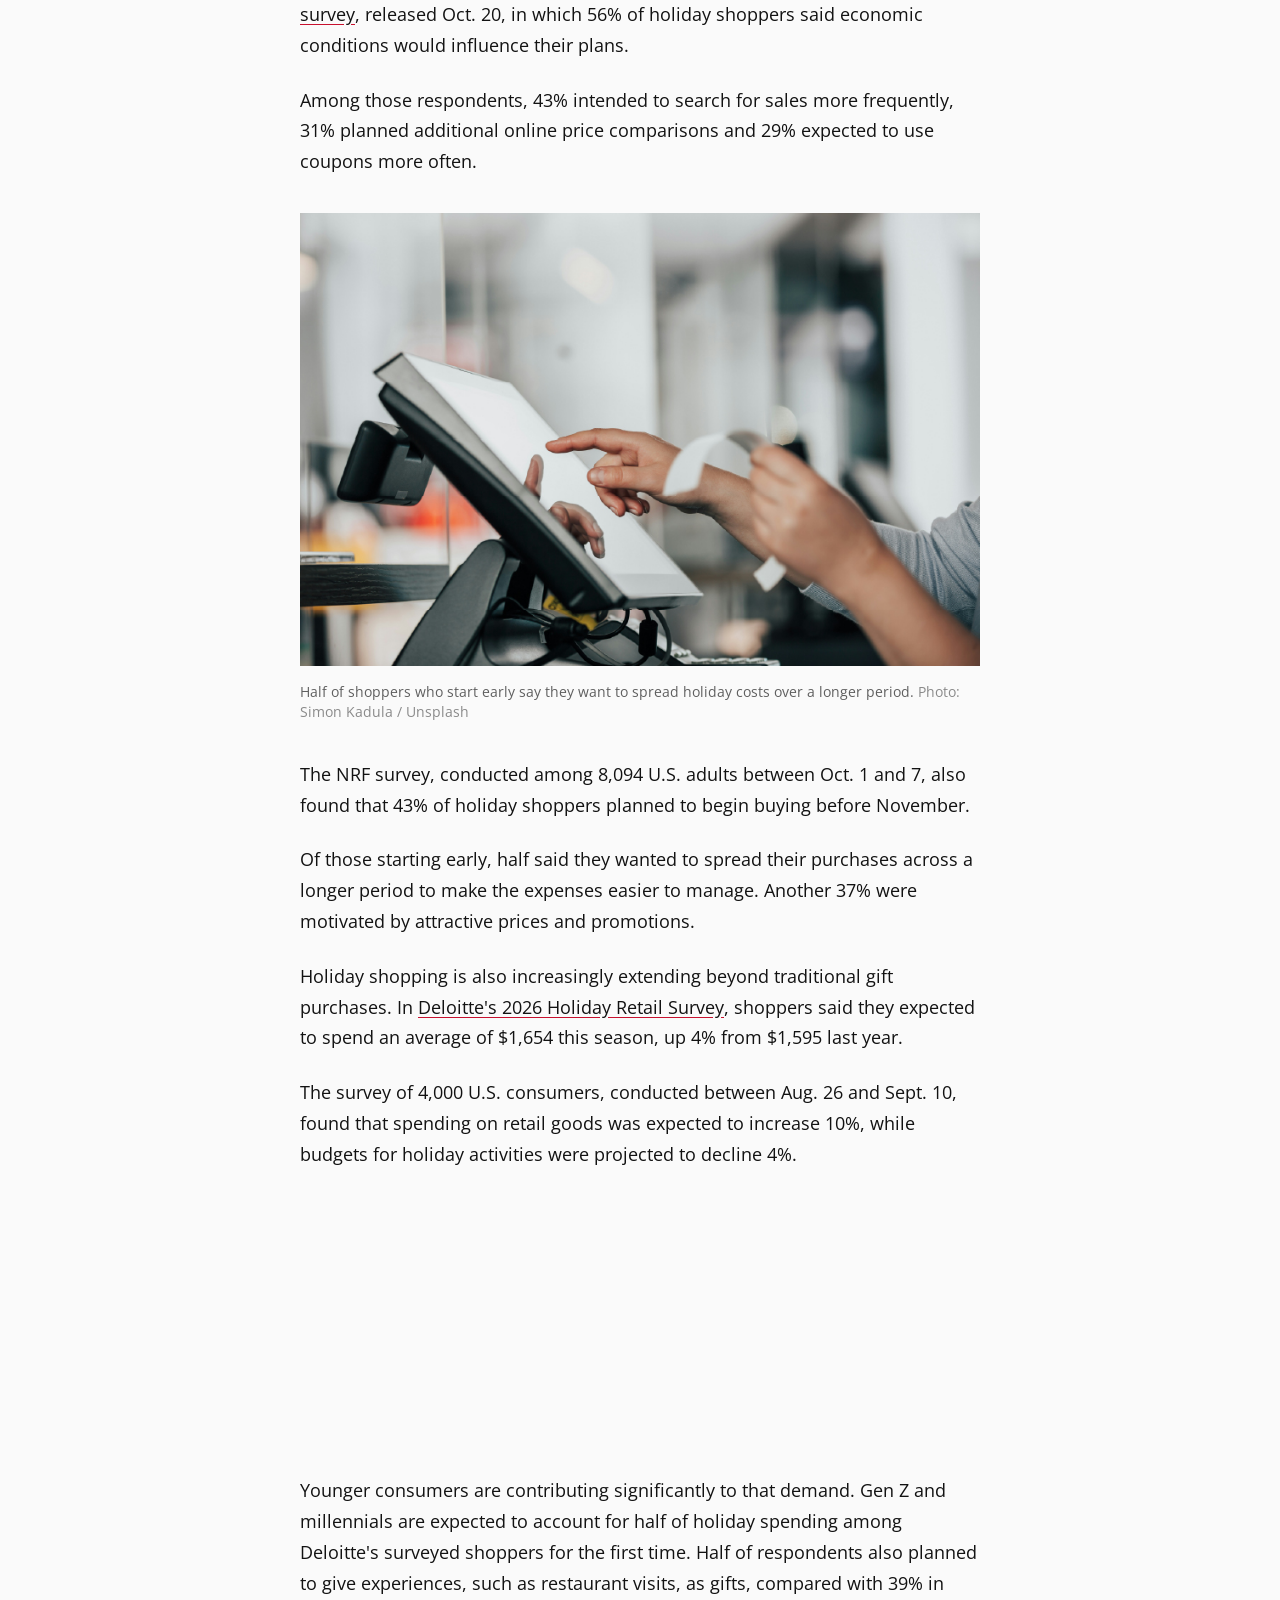
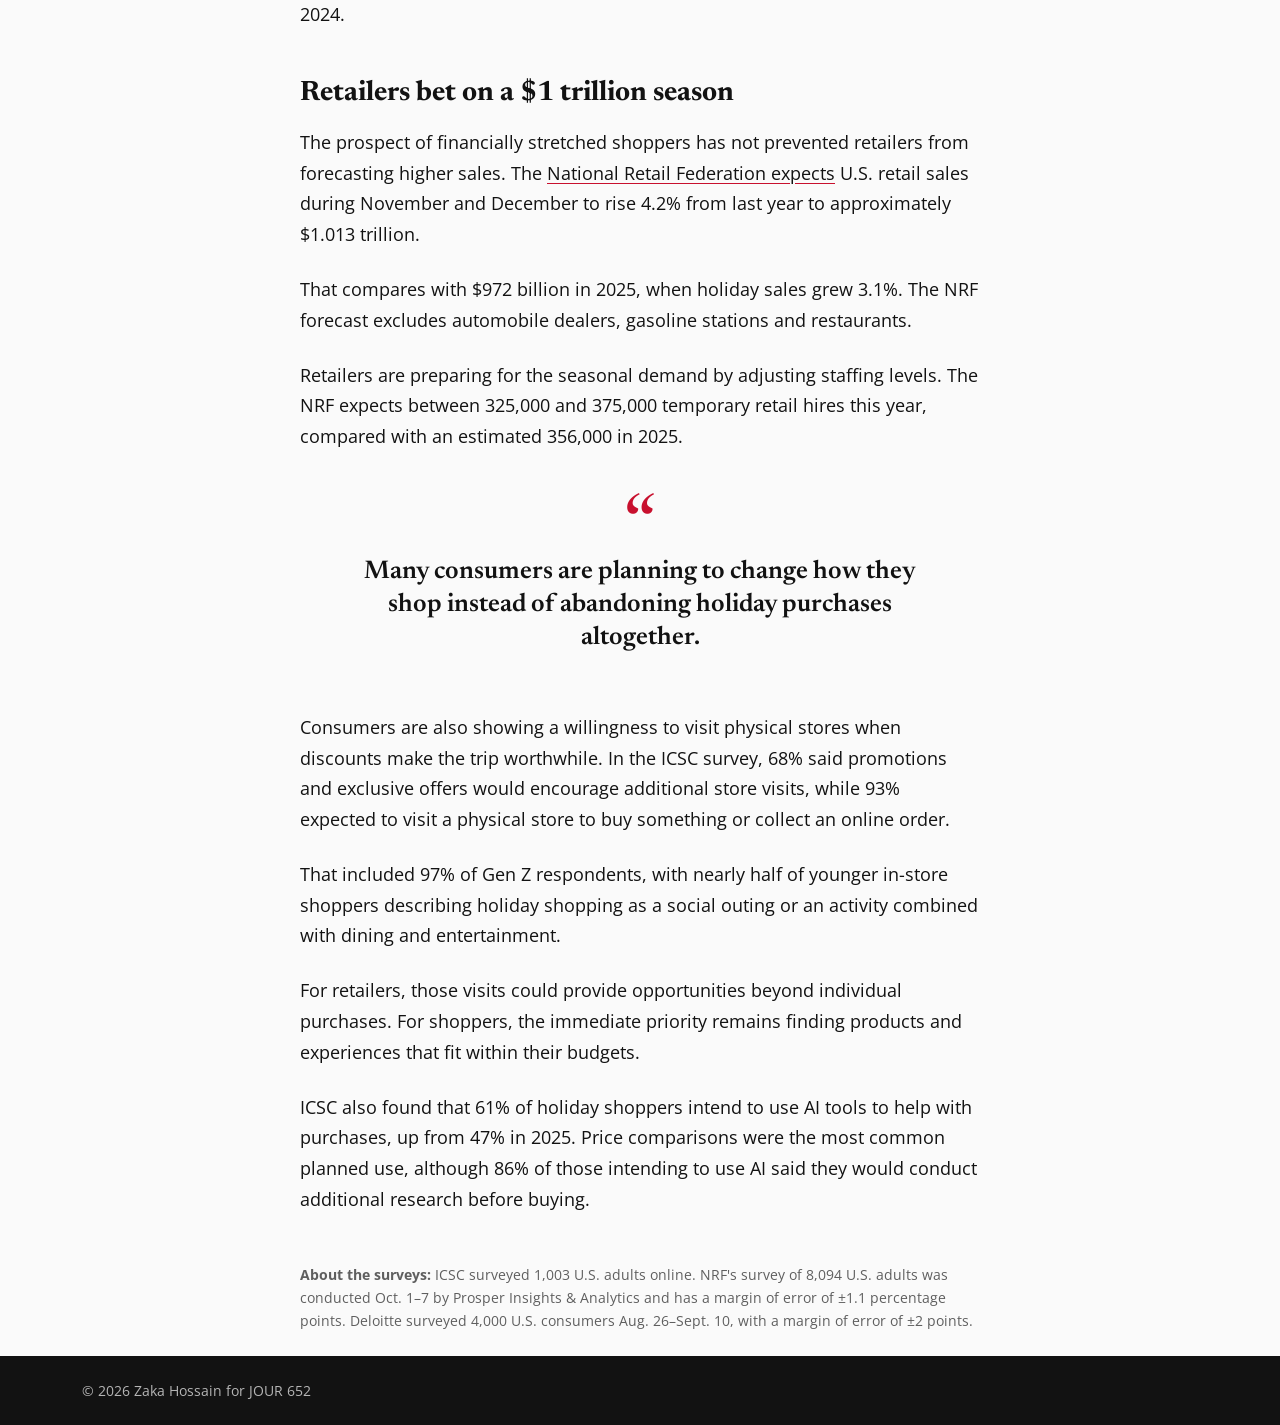
==== commit 7a288876: "yt vid removed" ====
--- a/JOUR652_hossain_midsem/index.html
+++ b/JOUR652_hossain_midsem/index.html
@@ -65,11 +65,11 @@
     </header>
     <!-- END HEADLINE, SUBHEAD, BYLINE -->
 
-    <!-- ===================== HERO PHOTO (multimedia 1) ===================== -->
+    <!-- ===================== HERO PHOTO ===================== -->
     <div class="container">
       <figure class="figure hero">
-        <img src="images/hero-holiday-shoppers.jpg" class="figure-img img-fluid" alt="Holiday shoppers carrying bags past seasonal decorations">
-        <figcaption class="figure-caption">Most Americans plan to keep buying gifts this season, even as many expect to borrow to do it. <span class="credit">Photo: [Photographer name] / Unsplash</span></figcaption>
+        <img src="images/hero-holiday-shoppers.jpg" class="figure-img img-fluid" alt="Shoppers walking down a busy city sidewalk">
+        <figcaption class="figure-caption">Most Americans plan to keep buying gifts this season, even as many expect to borrow to do it. <span class="credit">Photo: Norbert Braun / Unsplash</span></figcaption>
       </figure>
     </div>
     <!-- END HERO PHOTO -->
@@ -90,9 +90,9 @@
 
         <p>Among those surveyed, 49% expressed concern about affording gifts, even though 83% said they could keep up with essential household expenses.</p>
 
-        <!-- DATAWRAPPER CHART 1 (multimedia 2): paste the responsive embed code in place of the placeholder div -->
+        <!-- DATAWRAPPER CHART 1 -->
         <figure class="chart-embed">
-          <div class="chart-placeholder"><iframe title="Shoppers plan to spend, even if it means borrowing" aria-label="Bar Chart" id="datawrapper-chart-LSOaR" src="https://datawrapper.dwcdn.net/LSOaR/1/" scrolling="no" frameborder="0" style="width: 0; min-width: 100% !important; border: none;" height="380" data-external="1"></iframe><script type="text/javascript">(function(){function e(){window.addEventListener(`message`,function(e){if(e.data[`datawrapper-height`]!==void 0){var t=document.querySelectorAll(`iframe`);for(var n in e.data[`datawrapper-height`])for(var r=0,i;i=t[r];r++)if(i.contentWindow===e.source){var a=e.data[`datawrapper-height`][n]+`px`;i.style.height=a}}})}e()})();</script></div>
+          <div><iframe title="Shoppers plan to spend, even if it means borrowing" aria-label="Bar Chart" id="datawrapper-chart-LSOaR" src="https://datawrapper.dwcdn.net/LSOaR/1/" scrolling="no" frameborder="0" style="width: 0; min-width: 100% !important; border: none;" height="380" data-external="1"></iframe><script type="text/javascript">(function(){function e(){window.addEventListener(`message`,function(e){if(e.data[`datawrapper-height`]!==void 0){var t=document.querySelectorAll(`iframe`);for(var n in e.data[`datawrapper-height`])for(var r=0,i;i=t[r];r++)if(i.contentWindow===e.source){var a=e.data[`datawrapper-height`][n]+`px`;i.style.height=a}}})}e()})();</script></div>
         </figure>
         <!-- END DATAWRAPPER CHART 1 -->
 
@@ -121,10 +121,10 @@
 
         <p>Among those respondents, 43% intended to search for sales more frequently, 31% planned additional online price comparisons and 29% expected to use coupons more often.</p>
 
-        <!-- INLINE PHOTO (multimedia 3) -->
+        <!-- INLINE PHOTO -->
         <figure class="figure">
-          <img src="images/card-checkout.jpg" class="figure-img img-fluid" alt="A shopper paying with a card at a store checkout">
-          <figcaption class="figure-caption">Half of shoppers who start early say they want to spread holiday costs over a longer period. <span class="credit">Photo: [Photographer name] / Pixabay</span></figcaption>
+          <img src="images/card-checkout.jpg" class="figure-img img-fluid" alt="A cashier handing over a receipt at a touchscreen checkout">
+          <figcaption class="figure-caption">Half of shoppers who start early say they want to spread holiday costs over a longer period. <span class="credit">Photo: Simon Kadula / Unsplash</span></figcaption>
         </figure>
         <!-- END INLINE PHOTO -->
 
@@ -136,9 +136,9 @@
 
         <p>The survey of 4,000 U.S. consumers, conducted between Aug. 26 and Sept. 10, found that spending on retail goods was expected to increase 10%, while budgets for holiday activities were projected to decline 4%.</p>
 
-        <!-- DATAWRAPPER CHART 2 (multimedia 4): paste the responsive embed code in place of the placeholder div -->
+        <!-- DATAWRAPPER CHART 2 -->
         <figure class="chart-embed">
-          <div class="chart-placeholder"><iframe title="Holiday budgets shift from outings to gifts and goods" aria-label="Bar Chart" id="datawrapper-chart-GUhIe" src="https://datawrapper.dwcdn.net/GUhIe/1/" scrolling="no" frameborder="0" style="width: 0; min-width: 100% !important; border: none;" height="220" data-external="1"></iframe><script type="text/javascript">(function(){function e(){window.addEventListener(`message`,function(e){if(e.data[`datawrapper-height`]!==void 0){var t=document.querySelectorAll(`iframe`);for(var n in e.data[`datawrapper-height`])for(var r=0,i;i=t[r];r++)if(i.contentWindow===e.source){var a=e.data[`datawrapper-height`][n]+`px`;i.style.height=a}}})}e()})();</script></div>
+          <div><iframe title="Holiday budgets shift from outings to gifts and goods" aria-label="Bar Chart" id="datawrapper-chart-GUhIe" src="https://datawrapper.dwcdn.net/GUhIe/1/" scrolling="no" frameborder="0" style="width: 0; min-width: 100% !important; border: none;" height="220" data-external="1"></iframe><script type="text/javascript">(function(){function e(){window.addEventListener(`message`,function(e){if(e.data[`datawrapper-height`]!==void 0){var t=document.querySelectorAll(`iframe`);for(var n in e.data[`datawrapper-height`])for(var r=0,i;i=t[r];r++)if(i.contentWindow===e.source){var a=e.data[`datawrapper-height`][n]+`px`;i.style.height=a}}})}e()})();</script></div>
         </figure>
         <!-- END DATAWRAPPER CHART 2 -->
 
@@ -153,16 +153,13 @@
 
         <p>Retailers are preparing for the seasonal demand by adjusting staffing levels. The NRF expects between 325,000 and 375,000 temporary retail hires this year, compared with an estimated 356,000 in 2025.</p>
 
-        <!-- VIDEO (multimedia 5) -->
-        <figure class="figure video">
-          <div class="ratio ratio-16x9">
-            <!-- Replace VIDEO_ID with the ID of a YouTube news clip about holiday spending or holiday debt in 2026 -->
-            <iframe src="https://www.youtube.com/embed/VIDEO_ID" title="News report on 2026 holiday shopping and consumer debt" allowfullscreen></iframe>
-          </div>
-          <figcaption class="figure-caption">[One sentence on what the video shows.] <span class="credit">Video: [News outlet] / YouTube</span></figcaption>
+        <!-- PULL QUOTE -->
+        <figure class="pull-quote">
+          <blockquote class="blockquote">
+            <p>Many consumers are planning to change how they shop instead of abandoning holiday purchases altogether.</p>
+          </blockquote>
         </figure>
-        <!-- END VIDEO -->
-         <iframe width="560" height="315" src="https://www.youtube.com/embed/9ZQxnKvzL4k?si=hNtWuzi_mk_J_PzM&amp;start=60" title="YouTube video player" frameborder="0" allow="accelerometer; autoplay; clipboard-write; encrypted-media; gyroscope; picture-in-picture; web-share" referrerpolicy="strict-origin-when-cross-origin" allowfullscreen></iframe>
+        <!-- END PULL QUOTE -->
 
         <p>Consumers are also showing a willingness to visit physical stores when discounts make the trip worthwhile. In the ICSC survey, 68% said promotions and exclusive offers would encourage additional store visits, while 93% expected to visit a physical store to buy something or collect an online order.</p>
 
@@ -172,7 +169,7 @@
 
         <p>ICSC also found that 61% of holiday shoppers intend to use AI tools to help with purchases, up from 47% in 2025. Price comparisons were the most common planned use, although 86% of those intending to use AI said they would conduct additional research before buying.</p>
 
-        <!-- ABOUT THE SURVEYS (methodology note) -->
+        <!-- ABOUT THE SURVEYS -->
         <p class="methodology"><strong>About the surveys:</strong> ICSC surveyed 1,003 U.S. adults online. NRF's survey of 8,094 U.S. adults was conducted Oct. 1&ndash;7 by Prosper Insights &amp; Analytics and has a margin of error of &plusmn;1.1 percentage points. Deloitte surveyed 4,000 U.S. consumers Aug. 26&ndash;Sept. 10, with a margin of error of &plusmn;2 points.</p>
         <!-- END ABOUT THE SURVEYS -->
 
--- a/JOUR652_hossain_midsem/css/style.css
+++ b/JOUR652_hossain_midsem/css/style.css
@@ -160,14 +160,6 @@
   border: none;
 }
 
-/* Remove this rule after both charts are embedded 
-.chart-placeholder {
-  background-color: #efefef;
-  color: var(--gray);
-  padding: 3rem 1rem;
-  text-align: center;
-}*/
-
 /* ---------- Stat callout ---------- */
 .stat-callout {
   text-align: center;
@@ -199,6 +191,30 @@
   margin-bottom: 0;
 }
 
+/* ---------- Pull quote ---------- */
+.pull-quote {
+  text-align: center;
+  max-width: 560px;
+  margin: 3.5rem auto;
+}
+
+.pull-quote::before {
+  content: "\201C";
+  display: block;
+  font-family: "Newsreader", Georgia, serif;
+  font-size: 5rem;
+  line-height: 0.6;
+  color: var(--accent);
+}
+
+.story .pull-quote p {
+  font-family: "Newsreader", Georgia, serif;
+  font-size: 1.6rem;
+  font-weight: 600;
+  line-height: 1.3;
+  margin-bottom: 0;
+}
+
 /* ---------- Methodology note ---------- */
 .story .methodology {
   font-size: 0.9rem;
@@ -228,7 +244,8 @@
     font-size: 4rem;
   }
 
-  .story .stat-callout-text {
+  .story .stat-callout-text,
+  .story .pull-quote p {
     font-size: 1.3rem;
   }
 }
